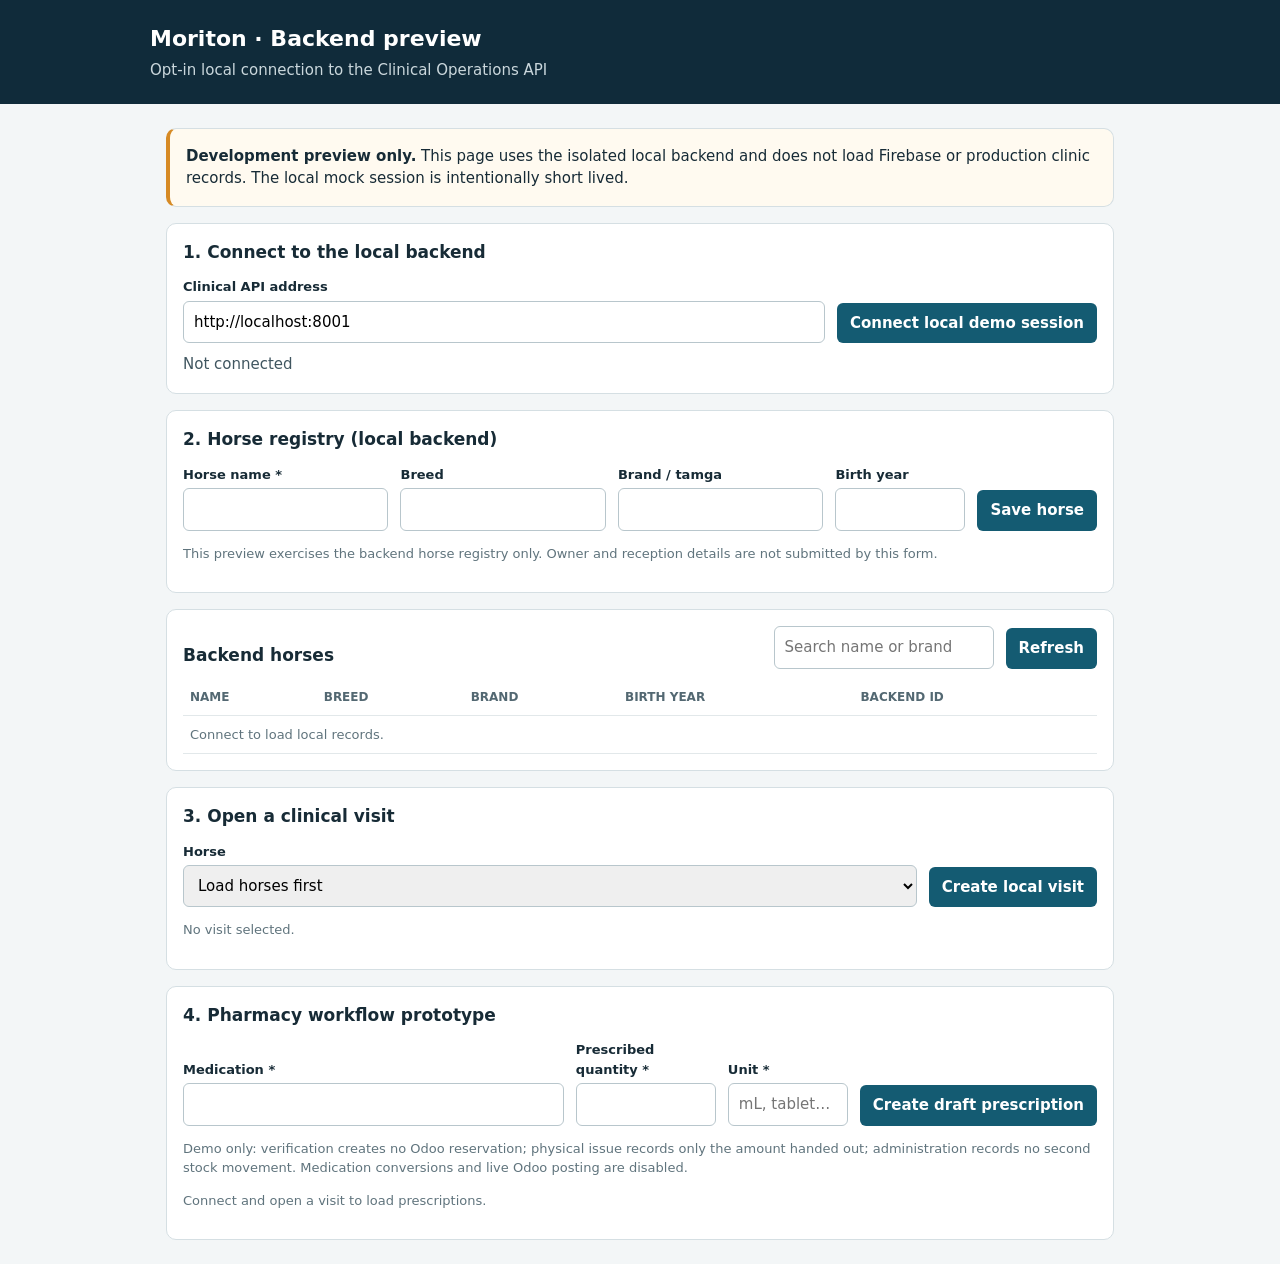
==== backend-preview.html @ eee25ffd "feat: implemented R3 release tasks and local frontend demonstration" ====
<!doctype html>
<html lang="en">
<head>
  <meta charset="utf-8">
  <meta name="viewport" content="width=device-width, initial-scale=1">
  <meta name="theme-color" content="#102b3a">
  <title>Moriton backend preview</title>
  <style>
    :root { color-scheme: light; font: 15px/1.5 system-ui, sans-serif; color: #172b36; background: #f3f6f7; }
    * { box-sizing: border-box; }
    body { margin: 0; }
    header { padding: 22px max(20px, calc((100vw - 980px)/2)); color: white; background: #102b3a; }
    header h1 { margin: 0; font-size: 22px; }
    header p { margin: 4px 0 0; color: #cad7dc; }
    main { max-width: 980px; margin: 24px auto; padding: 0 16px; }
    .notice, .card { border: 1px solid #d5dfe3; border-radius: 10px; background: white; padding: 16px; margin-bottom: 16px; }
    .notice { border-left: 4px solid #d68a24; background: #fffaf0; }
    h2 { margin: 0 0 12px; font-size: 17px; }
    .row { display: flex; flex-wrap: wrap; gap: 12px; align-items: end; }
    label { display: block; margin-bottom: 4px; font-size: 13px; font-weight: 650; }
    input { width: 100%; padding: 9px 10px; border: 1px solid #b8c6cc; border-radius: 6px; font: inherit; }
    .field { flex: 1 1 180px; }
    button { padding: 9px 13px; border: 0; border-radius: 6px; color: white; background: #145b72; font: inherit; font-weight: 650; cursor: pointer; }
    button:disabled { opacity: .55; cursor: wait; }
    #status { min-height: 24px; margin: 10px 0 0; color: #405660; }
    #status.error { color: #a52b2b; }
    #status.ok { color: #177144; }
    table { width: 100%; border-collapse: collapse; }
    th, td { padding: 9px 7px; border-bottom: 1px solid #e2e8ea; text-align: left; }
    th { color: #536872; font-size: 12px; text-transform: uppercase; }
    .muted { color: #60747d; font-size: 13px; }
    @media (max-width: 600px) { th:nth-child(3), td:nth-child(3) { display: none; } }
  </style>
</head>
<body>
  <header>
    <h1>Moriton · Backend preview</h1>
    <p>Opt-in local connection to the Clinical Operations API</p>
  </header>
  <main>
    <div class="notice"><strong>Development preview only.</strong> This page uses the isolated local backend and does not load Firebase or production clinic records. The local mock session is intentionally short lived.</div>
    <section class="card">
      <h2>1. Connect to the local backend</h2>
      <div class="row">
        <div class="field"><label for="api-base">Clinical API address</label><input id="api-base" value="http://localhost:8001" autocomplete="url"></div>
        <button id="connect" type="button">Connect local demo session</button>
      </div>
      <div id="status" role="status" aria-live="polite">Not connected</div>
    </section>
    <section class="card">
      <h2>2. Horse registry (local backend)</h2>
      <form id="horse-form" class="row">
        <div class="field"><label for="horse-name">Horse name *</label><input id="horse-name" required maxlength="160"></div>
        <div class="field"><label for="horse-breed">Breed</label><input id="horse-breed" maxlength="120"></div>
        <div class="field"><label for="horse-tamga">Brand / tamga</label><input id="horse-tamga" maxlength="120"></div>
        <div class="field" style="flex:0 1 130px"><label for="horse-year">Birth year</label><input id="horse-year" type="number" min="1900" max="2100"></div>
        <button id="save-horse" type="submit">Save horse</button>
      </form>
      <p class="muted">This preview exercises the backend horse registry only. Owner and reception details are not submitted by this form.</p>
    </section>
    <section class="card">
      <div class="row" style="justify-content:space-between;margin-bottom:10px">
        <h2 style="margin:0">Backend horses</h2>
        <div class="row"><input id="search" placeholder="Search name or brand" aria-label="Search horses" style="width:220px"><button id="refresh" type="button">Refresh</button></div>
      </div>
      <div style="overflow:auto"><table><thead><tr><th>Name</th><th>Breed</th><th>Brand</th><th>Birth year</th><th>Backend ID</th></tr></thead><tbody id="horse-rows"><tr><td class="muted" colspan="5">Connect to load local records.</td></tr></tbody></table></div>
    </section>
    <section class="card">
      <h2>3. Open a clinical visit</h2>
      <div class="row">
        <div class="field"><label for="visit-horse">Horse</label><select id="visit-horse" style="width:100%;padding:10px;border:1px solid #b8c6cc;border-radius:6px;font:inherit"><option value="">Load horses first</option></select></div>
        <button id="create-visit" type="button">Create local visit</button>
      </div>
      <p id="visit-status" class="muted">No visit selected.</p>
    </section>
    <section class="card">
      <h2>4. Pharmacy workflow prototype</h2>
      <form id="prescription-form" class="row">
        <div class="field"><label for="medicine-name">Medication *</label><input id="medicine-name" required maxlength="200"></div>
        <div class="field" style="flex:0 1 140px"><label for="prescribed-quantity">Prescribed quantity *</label><input id="prescribed-quantity" type="number" min="0.0001" step="0.0001" required></div>
        <div class="field" style="flex:0 1 120px"><label for="medicine-unit">Unit *</label><input id="medicine-unit" placeholder="mL, tablet…" required maxlength="32"></div>
        <button id="create-prescription" type="submit">Create draft prescription</button>
      </form>
      <p class="muted">Demo only: verification creates no Odoo reservation; physical issue records only the amount handed out; administration records no second stock movement. Medication conversions and live Odoo posting are disabled.</p>
      <div id="prescriptions"><p class="muted">Connect and open a visit to load prescriptions.</p></div>
    </section>
  </main>
  <script src="backend-preview.js"></script>
</body>
</html>
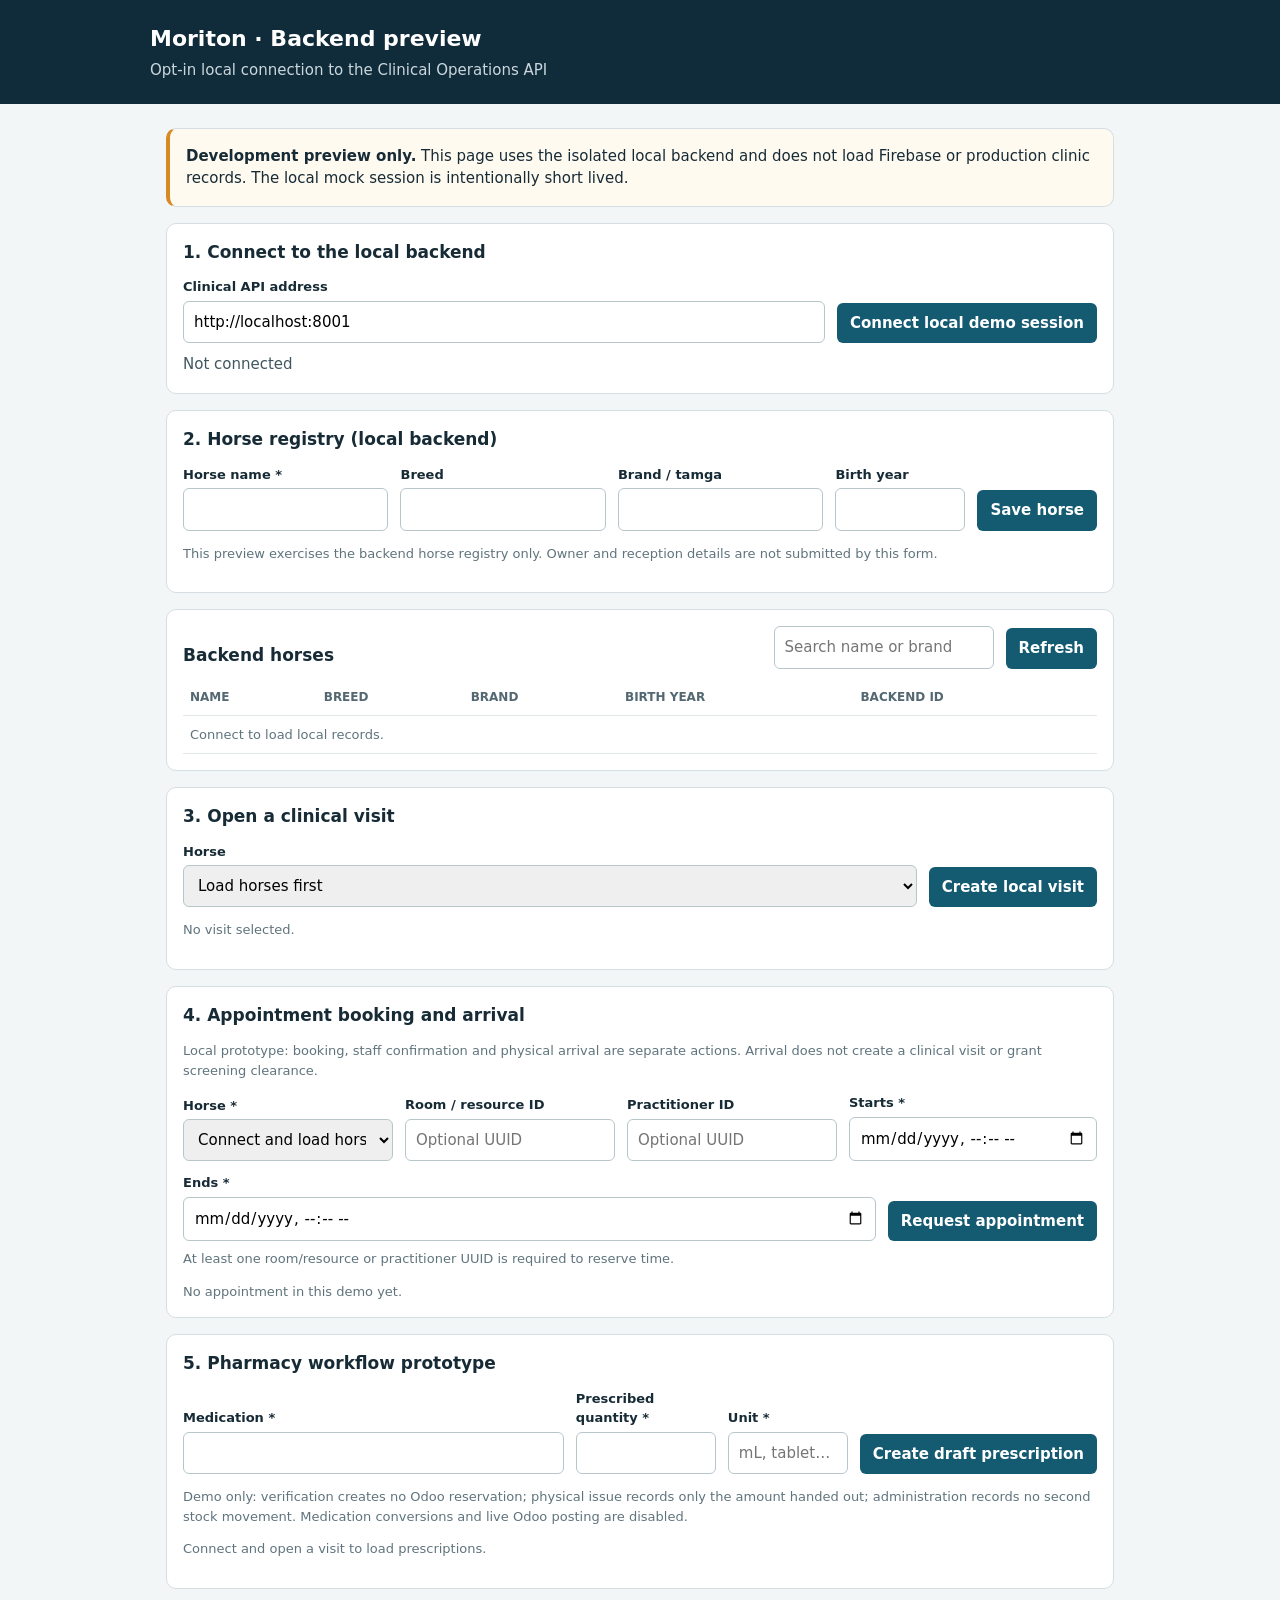
==== commit 9f25514e: "fix: completed R1 release milestone using moriton csv records and executed local frontend functional" ====
--- a/backend-preview.html
+++ b/backend-preview.html
@@ -73,8 +73,23 @@
       </div>
       <p id="visit-status" class="muted">No visit selected.</p>
     </section>
+    <section class="card" id="appointment-demo">
+      <h2>4. Appointment booking and arrival</h2>
+      <p class="muted">Local prototype: booking, staff confirmation and physical arrival are separate actions. Arrival does not create a clinical visit or grant screening clearance.</p>
+      <form id="appointment-form" class="row" style="margin-top:12px">
+        <div class="field"><label for="appointment-horse">Horse *</label><select id="appointment-horse" required style="width:100%;padding:10px;border:1px solid #b8c6cc;border-radius:6px;font:inherit"><option value="">Connect and load horses first</option></select></div>
+        <div class="field"><label for="appointment-resource">Room / resource ID</label><input id="appointment-resource" placeholder="Optional UUID"></div>
+        <div class="field"><label for="appointment-practitioner">Practitioner ID</label><input id="appointment-practitioner" placeholder="Optional UUID"></div>
+        <div class="field"><label for="appointment-start">Starts *</label><input id="appointment-start" type="datetime-local" required></div>
+        <div class="field"><label for="appointment-end">Ends *</label><input id="appointment-end" type="datetime-local" required></div>
+        <button id="request-appointment" type="submit">Request appointment</button>
+      </form>
+      <p class="muted" style="margin-top:8px">At least one room/resource or practitioner UUID is required to reserve time.</p>
+      <div id="appointment-status" class="muted" role="status" aria-live="polite">No appointment in this demo yet.</div>
+      <div id="appointment-records"></div>
+    </section>
     <section class="card">
-      <h2>4. Pharmacy workflow prototype</h2>
+      <h2>5. Pharmacy workflow prototype</h2>
       <form id="prescription-form" class="row">
         <div class="field"><label for="medicine-name">Medication *</label><input id="medicine-name" required maxlength="200"></div>
         <div class="field" style="flex:0 1 140px"><label for="prescribed-quantity">Prescribed quantity *</label><input id="prescribed-quantity" type="number" min="0.0001" step="0.0001" required></div>
